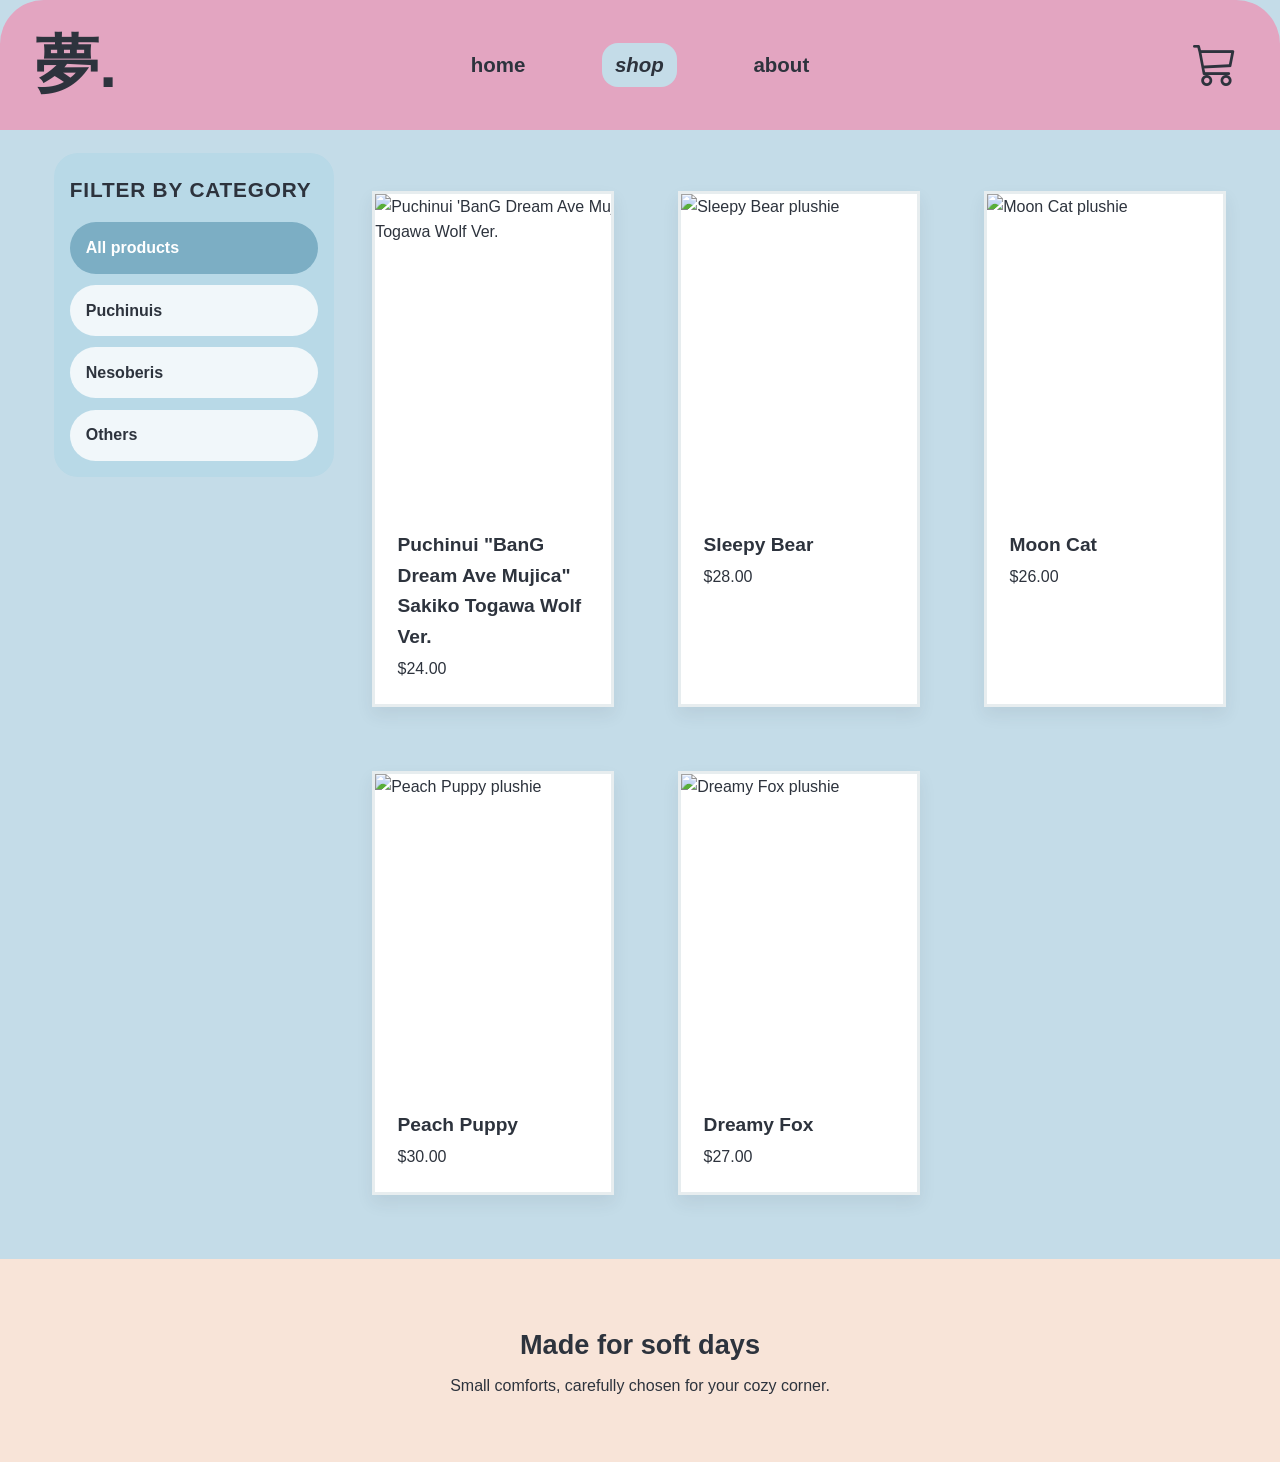
==== shop.html @ cd09a821 "Add files via upload" ====
<!doctype html>
<html lang="en">
<head>
	<meta charset="utf-8">
	<meta name="viewport" content="width=device-width, initial-scale=1">
	<meta name="description" content="Shop all cozy plushies and dreamy accessories from Yume Land.">
	<title>Yume Land | Shop</title>
	<link href="https://cdn.jsdelivr.net/npm/bootstrap-icons@1.11.3/font/bootstrap-icons.min.css" rel="stylesheet">
	<link rel="stylesheet" href="css/style.css">
</head>
<body>
	<a class="skip-link" href="#main-content">Skip to main content</a>

	<header class="site-header container-fluid">
		<a class="brand" href="index.html" aria-label="Yume Land home">夢.</a>
		<nav class="site-nav" aria-label="Primary navigation">
			<a class="site-nav-link" href="index.html">home</a>
			<a class="site-nav-link active" href="shop.html" aria-current="page">shop</a>
			<a class="site-nav-link" href="about.html">about</a>
		</nav>
		<a class="cart-link" href="#cart" aria-label="Shopping cart, 0 items">
			<i class="bi bi-cart3 cart-icon" aria-hidden="true"></i>
		</a>
	</header>

	<main id="main-content">
		<section class="arrivals shop-layout" aria-labelledby="shop-title">
			<aside class="shop-filters" aria-label="Product categories">
				<h3>Filter by category</h3>
				<div class="filter-group">
					<button class="filter-btn active" type="button" data-filter="all">All products</button>
					<button class="filter-btn" type="button" data-filter="puchinuis">Puchinuis</button>
					<button class="filter-btn" type="button" data-filter="nesoberis">Nesoberis</button>
					<button class="filter-btn" type="button" data-filter="others">Others</button>
				</div>
			</aside>

			<div class="shop-content">

				<div class="product-grid">
					<article class="product-card" data-category="puchinuis">
						<a class="product-image" href="#product-one" aria-label="View Puchinui">
							<img src="https://images.unsplash.com/photo-1517849845537-4d257902454a?auto=format&fit=crop&w=900&q=80" alt="Puchinui 'BanG Dream Ave Mujica' Sakiko Togawa Wolf Ver.">
						</a>
						<div class="product-details" id="product-one">
							<h3>Puchinui "BanG Dream Ave Mujica" Sakiko Togawa Wolf Ver.</h3>
							<p>$24.00</p>
						</div>
					</article>

					<article class="product-card" data-category="nesoberis">
						<a class="product-image" href="#product-two" aria-label="View Sleepy Bear plushie">
							<img src="https://images.unsplash.com/photo-1548199973-03cce0bbc87b?auto=format&fit=crop&w=900&q=80" alt="Sleepy Bear plushie">
						</a>
						<div class="product-details" id="product-two">
							<h3>Sleepy Bear</h3>
							<p>$28.00</p>
						</div>
					</article>

					<article class="product-card" data-category="others">
						<a class="product-image" href="#product-three" aria-label="View Moon Cat plushie">
							<img src="https://images.unsplash.com/photo-1537151625747-768eb6cf92b2?auto=format&fit=crop&w=900&q=80" alt="Moon Cat plushie">
						</a>
						<div class="product-details" id="product-three">
							<h3>Moon Cat</h3>
							<p>$26.00</p>
						</div>
					</article>
                    

					<article class="product-card" data-category="plushies">
						<a class="product-image" href="#product-five" aria-label="View Peach Puppy plushie">
							<img src="https://images.unsplash.com/photo-1517849845537-4d257902454a?auto=format&fit=crop&w=900&q=80" alt="Peach Puppy plushie">
						</a>
						<div class="product-details" id="product-five">
							<h3>Peach Puppy</h3>
							<p>$30.00</p>
						</div>
					</article>

					<article class="product-card" data-category="decor">
						<a class="product-image" href="#product-six" aria-label="View Dreamy Fox plushie">
							<img src="https://images.unsplash.com/photo-1537151625747-768eb6cf92b2?auto=format&fit=crop&w=900&q=80" alt="Dreamy Fox plushie">
						</a>
						<div class="product-details" id="product-six">
							<h3>Dreamy Fox</h3>
							<p>$27.00</p>
						</div>
					</article>
				</div>
			</div>
		</section>

		<section class="about" id="about" aria-labelledby="about-title">
			<h2 id="about-title">Made for soft days</h2>
			<p>Small comforts, carefully chosen for your cozy corner.</p>
		</section>
	</main>

	<script>
		const filterButtons = document.querySelectorAll('.filter-btn');
		const productCards = document.querySelectorAll('.product-card');

		filterButtons.forEach((button) => {
			button.addEventListener('click', () => {
				const selected = button.dataset.filter;

				filterButtons.forEach((btn) => btn.classList.toggle('active', btn === button));

				productCards.forEach((card) => {
					const matches = selected === 'all' || card.dataset.category === selected;
					card.hidden = !matches;
				});
			});
		});
	</script>
</body>
</html>
---- css/style.css ----
:root {
	--ink: #2d333d;
	--pink: #e3a5c1;
	--pink-strong: #bd4f7d;
	--peach: #f8e4d8;
	--blue: #c4dce8;
	--white: #ffffff;
	--focus: #174f66;
}

* {
	box-sizing: border-box;
}

html {
	scroll-behavior: smooth;
}

body {
	margin: 0;
	color: var(--ink);
	background: var(--blue);
	font-family: "Trebuchet MS", Verdana, sans-serif;
	font-size: 1rem;
	line-height: 1.6;
}

a {
	color: inherit;
}

.skip-link {
	position: fixed;
	top: 0.75rem;
	left: 0.75rem;
	z-index: 10;
	padding: 0.65rem 1rem;
	color: var(--white);
	background: var(--ink);
	border-radius: 0.5rem;
	transform: translateY(-160%);
}

.skip-link:focus {
	transform: translateY(0);
}

.site-header {
	display: grid;
	grid-template-columns: 1fr auto 1fr;
	align-items: center;
	min-height: 130px;
	padding: 1rem 2.2rem;
	background: var(--pink);
	border-radius: 2.75rem 2.75rem 0 0;
}

.brand {
	justify-self: start;
	font-size: clamp(3rem, 5vw, 4rem);
	font-weight: 900;
	line-height: 1;
	text-decoration: none;
}

.site-nav {
	display: flex;
	align-items: center;
	gap: clamp(2rem, 5vw, 4.5rem);
}

.site-nav-link {
	padding: 0.35rem 0.8rem;
	border-radius: 1rem;
	font-size: clamp(1rem, 1.6vw, 1.5rem);
	font-weight: 700;
	text-decoration: none;
}

.site-nav-link.active {
	background: var(--blue);
	font-style: italic;
}

.cart-link {
	justify-self: end;
	padding: 0.5rem;
	border-radius: 0.5rem;
}

.cart-icon {
	display: block;
	font-size: 2.75rem;
	line-height: 1;
}

.hero {
	min-height: 470px;
	padding: 4rem max(2rem, 7vw) 3.5rem;
	background: var(--peach);
	position: relative;
}

.hero-layout {
	display: grid;
	grid-template-columns: minmax(0, 1fr) minmax(260px, 0.8fr);
	align-items: center;
	gap: clamp(2rem, 8vw, 8rem);
	max-width: 1280px;
	margin: 0 auto;
}

.hero::after {
	content: "";
	position: absolute;
	right: 0;
	bottom: -1px;
	left: 0;
	height: 22px;
	background: var(--blue);
	clip-path: polygon(0 0, 2.6% 100%, 5.2% 0, 7.8% 100%, 10.4% 0, 13% 100%, 15.6% 0, 18.2% 100%, 20.8% 0, 23.4% 100%, 26% 0, 28.6% 100%, 31.2% 0, 33.8% 100%, 36.4% 0, 39% 100%, 41.6% 0, 44.2% 100%, 46.8% 0, 49.4% 100%, 52% 0, 54.6% 100%, 57.2% 0, 59.8% 100%, 62.4% 0, 65% 100%, 67.6% 0, 70.2% 100%, 72.8% 0, 75.4% 100%, 78% 0, 80.6% 100%, 83.2% 0, 85.8% 100%, 88.4% 0, 91% 100%, 93.6% 0, 96.2% 100%, 100% 0, 100% 100%, 0 100%);
}

.hero-content {
	max-width: 620px;
}

.hero-art {
	display: grid;
	min-height: 360px;
	place-items: center;
	padding: 0;
	overflow: hidden;
	background: rgb(255 255 255 / 10%);
	border: 0;
	border-radius: 0;
	box-shadow: none;
	position: relative;
}

.hero-art::before {
	content: "";
	position: absolute;
	inset: 12px;
	border: 3px solid rgba(23, 79, 102, 0.15);
	pointer-events: none;
}

.hero-image {
	display: block;
	width: 110%;
	height: 110%;
	object-fit: cover;
	object-position: center center;
	filter: saturate(0.9) contrast(1.05);
}

h1,
h2,
h3,
p {
	margin-top: 0;
}

h1 {
	margin-bottom: 0.25rem;
	font-size: clamp(3.1rem, 5.5vw, 4.8rem);
	line-height: 1.08;
	letter-spacing: 0.01em;
}

.hero p {
	margin-bottom: 1.1rem;
	font-size: clamp(1.1rem, 1.6vw, 1.35rem);
}

.shop-button {
	display: inline-block;
	padding: 0.8rem 1.4rem;
	color: var(--ink);
	background: var(--pink-strong);
	border-radius: 2rem;
	font-size: 1.15rem;
	font-weight: 800;
	text-decoration: none;
	text-transform: uppercase;
}

.shop-button span {
	margin-left: 0.35rem;
}

.arrivals {
	min-height: 540px;
	padding: 1.45rem max(2rem, 4.2vw) 4rem;
	background: var(--blue);
}

.shop-layout {
	display: grid;
	grid-template-columns: minmax(220px, 280px) minmax(0, 1fr);
	align-items: start;
	gap: clamp(1.5rem, 3vw, 3rem);
	max-width: 1380px;
	margin: 0 auto;
}

.shop-filters {
	padding: 1.25rem 1rem 1rem;
	background: #b8d9e7;
	border-radius: 1.5rem;
}

.shop-filters h3 {
	margin-bottom: 1rem;
	font-size: 1.3rem;
	text-transform: uppercase;
	letter-spacing: 0.04em;
}

.filter-group {
	display: flex;
	flex-direction: column;
	gap: 0.7rem;
}

.filter-btn {
	padding: 0.8rem 1rem;
	border: 0;
	border-radius: 999px;
	background: rgba(255, 255, 255, 0.8);
	color: var(--ink);
	font: inherit;
	font-weight: 700;
	text-align: left;
	cursor: pointer;
	transition: background 0.2s ease, transform 0.2s ease;
}

.filter-btn:hover,
.filter-btn:focus-visible {
	background: #f2dfe9;
}

.filter-btn.active {
	background: #7caec4;
	color: var(--white);
}

.shop-content {
	width: 100%;
}

.section-heading {
	width: min(100%, 415px);
	padding: 1rem;
	background: var(--peach);
	text-align: center;
}

.section-heading h2 {
	margin: 0;
	font-size: 1.5rem;
	letter-spacing: 0.04em;
	text-transform: uppercase;
}

.product-grid {
	display: grid;
	grid-template-columns: repeat(3, minmax(0, 1fr));
	gap: clamp(2rem, 5vw, 5.5rem);
	max-width: 1340px;
	margin: 2.35rem auto 0;
}

.product-card {
	overflow: hidden;
	background: var(--white);
	border-radius: 0;
	box-shadow: 0 8px 16px rgb(45 51 61 / 8%);
	border: 3px solid rgba(23, 79, 102, 0.1);
	transition: transform 0.25s ease, box-shadow 0.25s ease;
}

.product-card:hover,
.product-card:focus-within {
	transform: rotate(2deg) translateY(-2px);
	box-shadow: 0 16px 24px rgb(45 51 61 / 14%);
}

.product-card[hidden] {
	display: none;
}

.product-image {
	display: block;
	aspect-ratio: 1 / 1;
	min-height: 320px;
	background: var(--white);
	text-decoration: none;
	overflow: hidden;
}

.product-image img {
	display: block;
	width: 100%;
	height: 100%;
	object-fit: cover;
	transition: transform 0.25s ease;
}

.product-image:hover img,
.product-image:focus-visible img {
	transform: none;
}

.product-details {
	padding: 1rem 1.4rem 1.4rem;
	background: var(--white);
}

.product-details h3 {
	margin-bottom: 0.2rem;
	font-size: 1.2rem;
}

.product-details p {
	margin: 0;
}

.product-page {
	padding: 2.5rem max(2rem, 5vw) 4rem;
	background: var(--blue);
}

.product-page-inner {
	display: grid;
	grid-template-columns: minmax(0, 1.2fr) minmax(280px, 0.8fr);
	align-items: center;
	gap: clamp(2rem, 4vw, 4rem);
	max-width: 1200px;
	margin: 0 auto;
	background: var(--white);
	border: 3px solid rgba(23, 79, 102, 0.08);
	padding: clamp(1.25rem, 3vw, 2.5rem);
}

.product-page-image-wrap {
	background: var(--peach);
	padding: 1rem;
	border: 3px solid rgba(23, 79, 102, 0.08);
}

.product-page-image {
	display: block;
	width: 100%;
	height: auto;
	max-height: 680px;
	object-fit: contain;
	background: var(--white);
}

.product-page-info {
	padding: 0.25rem 0;
}

.product-page-info .eyebrow {
	display: inline-block;
	margin-bottom: 0.8rem;
	padding: 0.35rem 0.75rem;
	background: var(--blue);
	font-size: 0.75rem;
	font-weight: 800;
	letter-spacing: 0.12em;
	text-transform: uppercase;
}

.product-page-info h1 {
	font-size: clamp(2.1rem, 5vw, 3.6rem);
	margin-bottom: 0.7rem;
}

.product-page-info p {
	font-size: 1.05rem;
	margin-bottom: 1.2rem;
}

.product-price {
	font-size: 1.8rem;
	font-weight: 800;
	margin-bottom: 1.5rem;
}

.product-actions {
	display: flex;
	flex-wrap: wrap;
	gap: 0.75rem;
}

.product-button {
	display: inline-block;
	padding: 0.9rem 1.4rem;
	background: var(--pink-strong);
	color: var(--white);
	text-decoration: none;
	font-weight: 800;
	letter-spacing: 0.04em;
	text-transform: uppercase;
	border: 0;
}

.product-button.secondary {
	background: var(--pink);
	color: var(--ink);
}

.product-modal {
	position: fixed;
	inset: 0;
	display: none;
	place-items: center;
	padding: 1.5rem;
	background: rgba(22, 26, 34, 0.7);
	z-index: 50;
}

.product-modal.is-open {
	display: grid;
}

.product-modal-panel {
	position: relative;
	width: min(100%, 980px);
	background: var(--white);
	border: 3px solid rgba(23, 79, 102, 0.1);
	box-shadow: 0 24px 60px rgba(0, 0, 0, 0.15);
}

.product-modal-close {
	position: absolute;
	top: 0.75rem;
	right: 0.75rem;
	width: 2.75rem;
	height: 2.75rem;
	border: 0;
	background: var(--blue);
	font-size: 2rem;
	line-height: 1;
	cursor: pointer;
}

.product-modal-content {
	display: grid;
	grid-template-columns: minmax(0, 1.05fr) minmax(260px, 0.95fr);
	gap: 1.5rem;
	padding: 2rem;
}

.product-modal-image-wrap {
	background: var(--peach);
	padding: 1rem;
	border: 3px solid rgba(23, 79, 102, 0.08);
}

.product-modal-image-wrap img {
	display: block;
	width: 100%;
	height: auto;
	max-height: 620px;
	object-fit: contain;
}

.product-modal-info {
	padding: 0.5rem 0;
}

.product-modal-info h2 {
	font-size: clamp(2rem, 4vw, 3rem);
	margin-bottom: 0.75rem;
}

.product-modal-info p {
	font-size: 1.05rem;
	margin-bottom: 1.2rem;
}

.product-button.secondary {
	background: var(--pink);
	color: var(--ink);
	border: 0;
	cursor: pointer;
}

.about {
	padding: 4rem max(2rem, 7vw);
	background: var(--peach);
	text-align: center;
}

.about h2 {
	margin-bottom: 0.4rem;
	font-size: 1.7rem;
}

.about p {
	margin: 0;
}

.sr-only {
	position: absolute;
	width: 1px;
	height: 1px;
	padding: 0;
	margin: -1px;
	overflow: hidden;
	clip: rect(0, 0, 0, 0);
	white-space: nowrap;
	border: 0;
}

:focus-visible {
	outline: 4px solid var(--focus);
	outline-offset: 4px;
}

@media (min-width: 701px) and (max-width: 1000px) {
	.site-header {
		grid-template-columns: auto 1fr auto;
		min-height: 108px;
		padding: 1rem 1.25rem;
	}

	.site-nav {
		justify-content: center;
		gap: clamp(0.5rem, 2vw, 1.5rem);
	}

	.site-nav-link {
		padding: 0.35rem 0.55rem;
		font-size: clamp(1rem, 1.8vw, 1.25rem);
	}

	.cart-icon {
		font-size: 2.5rem;
	}

	.hero {
		min-height: 440px;
		padding: 3.5rem 2rem 3rem;
	}

	.hero-layout {
		gap: 2rem;
	}

	.product-grid {
		grid-template-columns: repeat(2, minmax(0, 1fr));
		gap: 2rem;
	}

	.product-image {
		min-height: 260px;
	}
}

@media (max-width: 700px) {
	.site-header {
		grid-template-columns: auto 1fr auto;
		min-height: 96px;
		padding: 0.8rem 1rem;
		border-radius: 1.5rem 1.5rem 0 0;
	}

	.brand {
		font-size: 3rem;
	}

	.site-nav {
		justify-content: center;
		gap: 0.15rem;
	}

	.site-nav-link {
		padding: 0.35rem 0.5rem;
		font-size: 1rem;
	}

	.cart-icon {
		font-size: 2.25rem;
	}

	.hero {
		min-height: 480px;
		padding: 4rem 1.25rem 3.5rem;
	}

	.hero-layout {
		grid-template-columns: 1fr;
		gap: 2.5rem;
	}

	.hero-art {
		min-height: 210px;
		border-radius: 2rem;
	}

	h1 {
		font-size: clamp(2.8rem, 13vw, 4rem);
	}

	.desktop-break {
		display: none;
	}

	.arrivals {
		padding: 1.25rem 1.25rem 3rem;
	}

	.shop-layout {
		grid-template-columns: 1fr;
	}

	.shop-filters {
		padding: 1rem;
	}

	.product-grid {
		grid-template-columns: 1fr;
		gap: 1.5rem;
		margin-top: 1.5rem;
	}

	.product-image {
		min-height: 250px;
	}
}

@media (prefers-reduced-motion: reduce) {
	html {
		scroll-behavior: auto;
	}
}
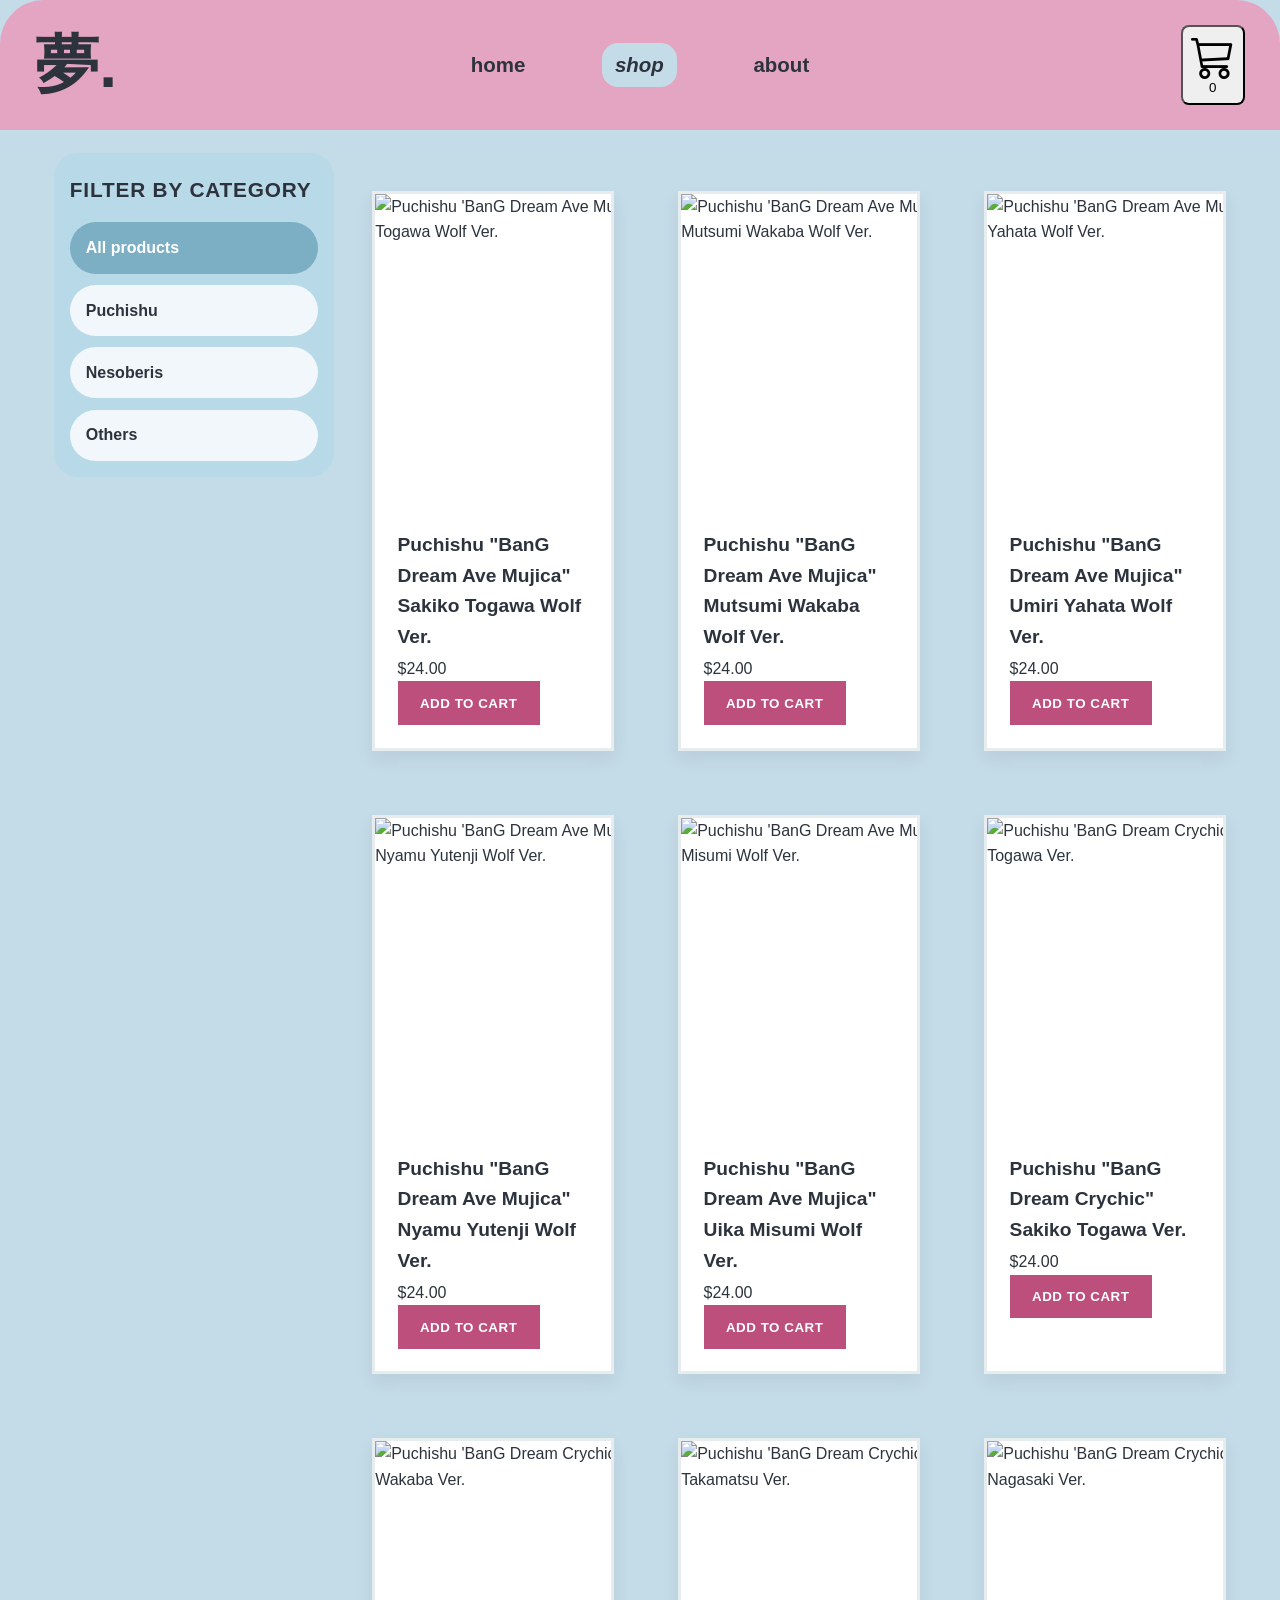
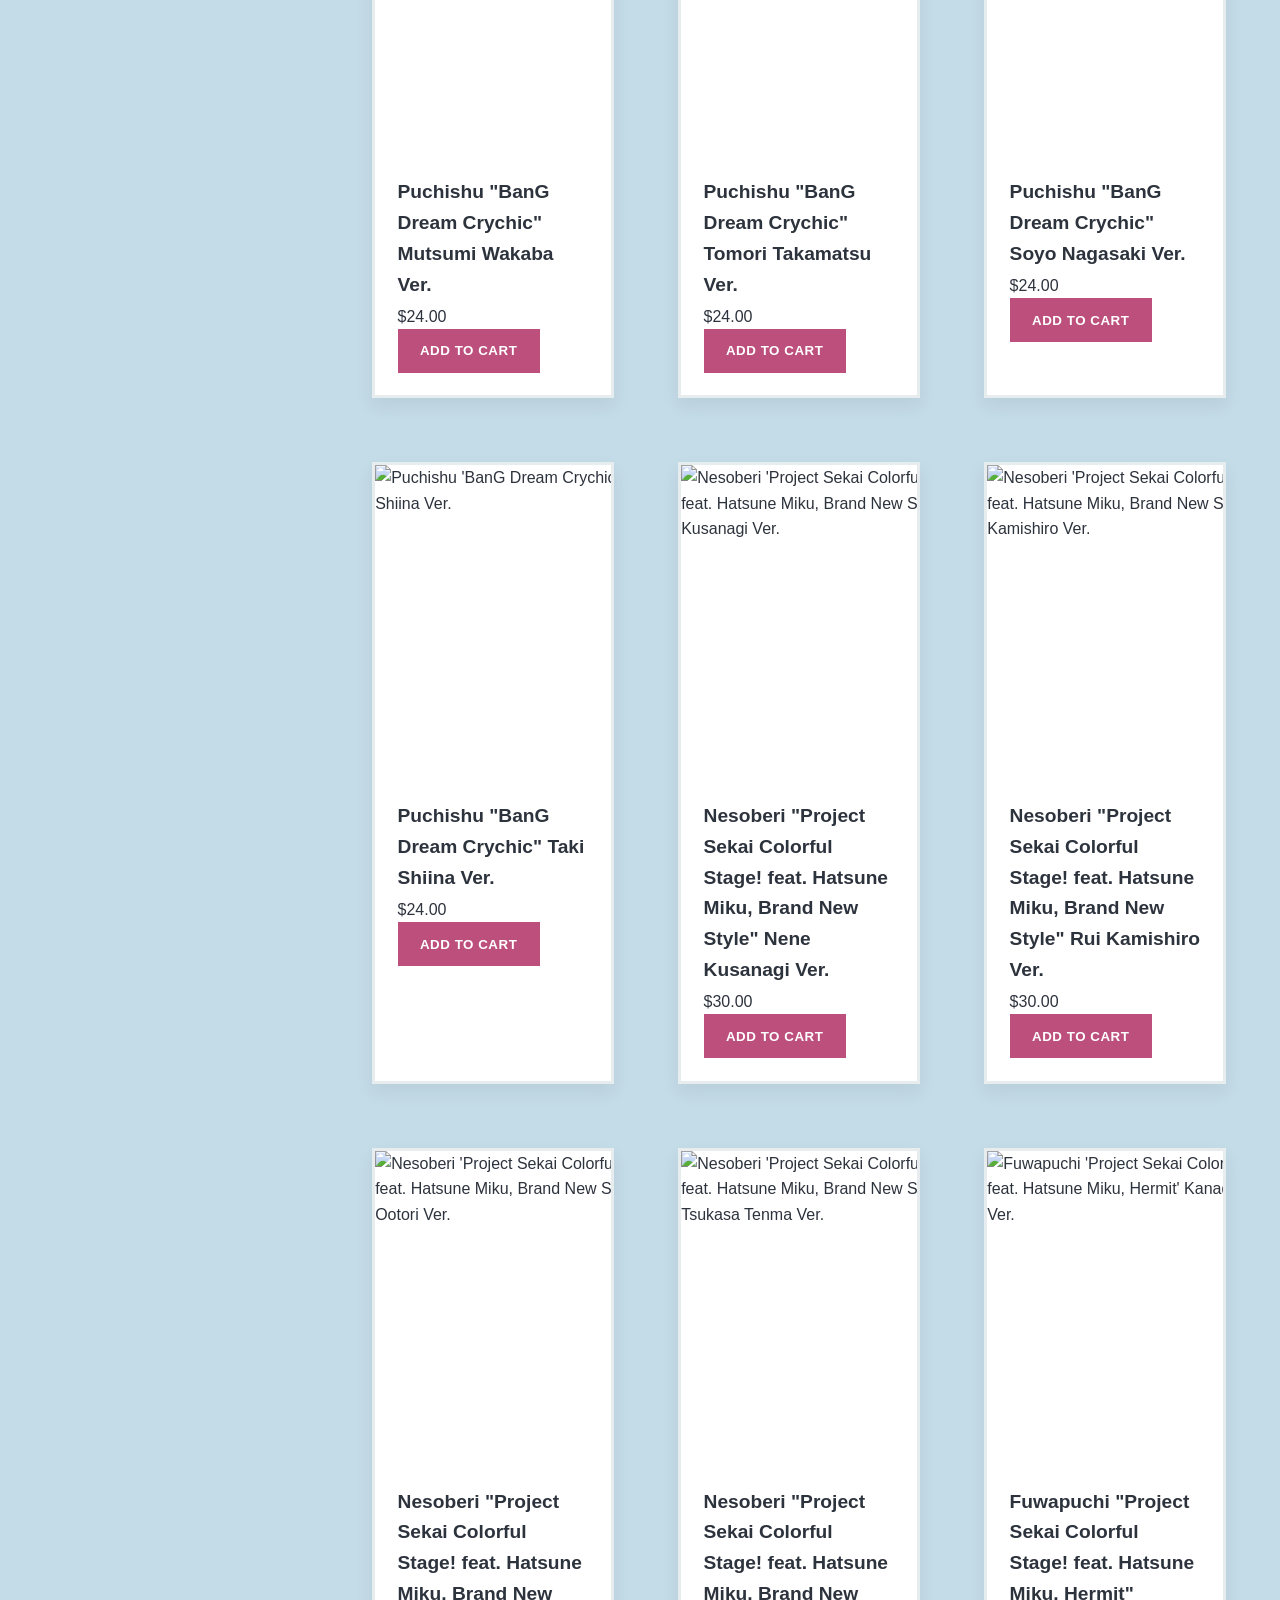
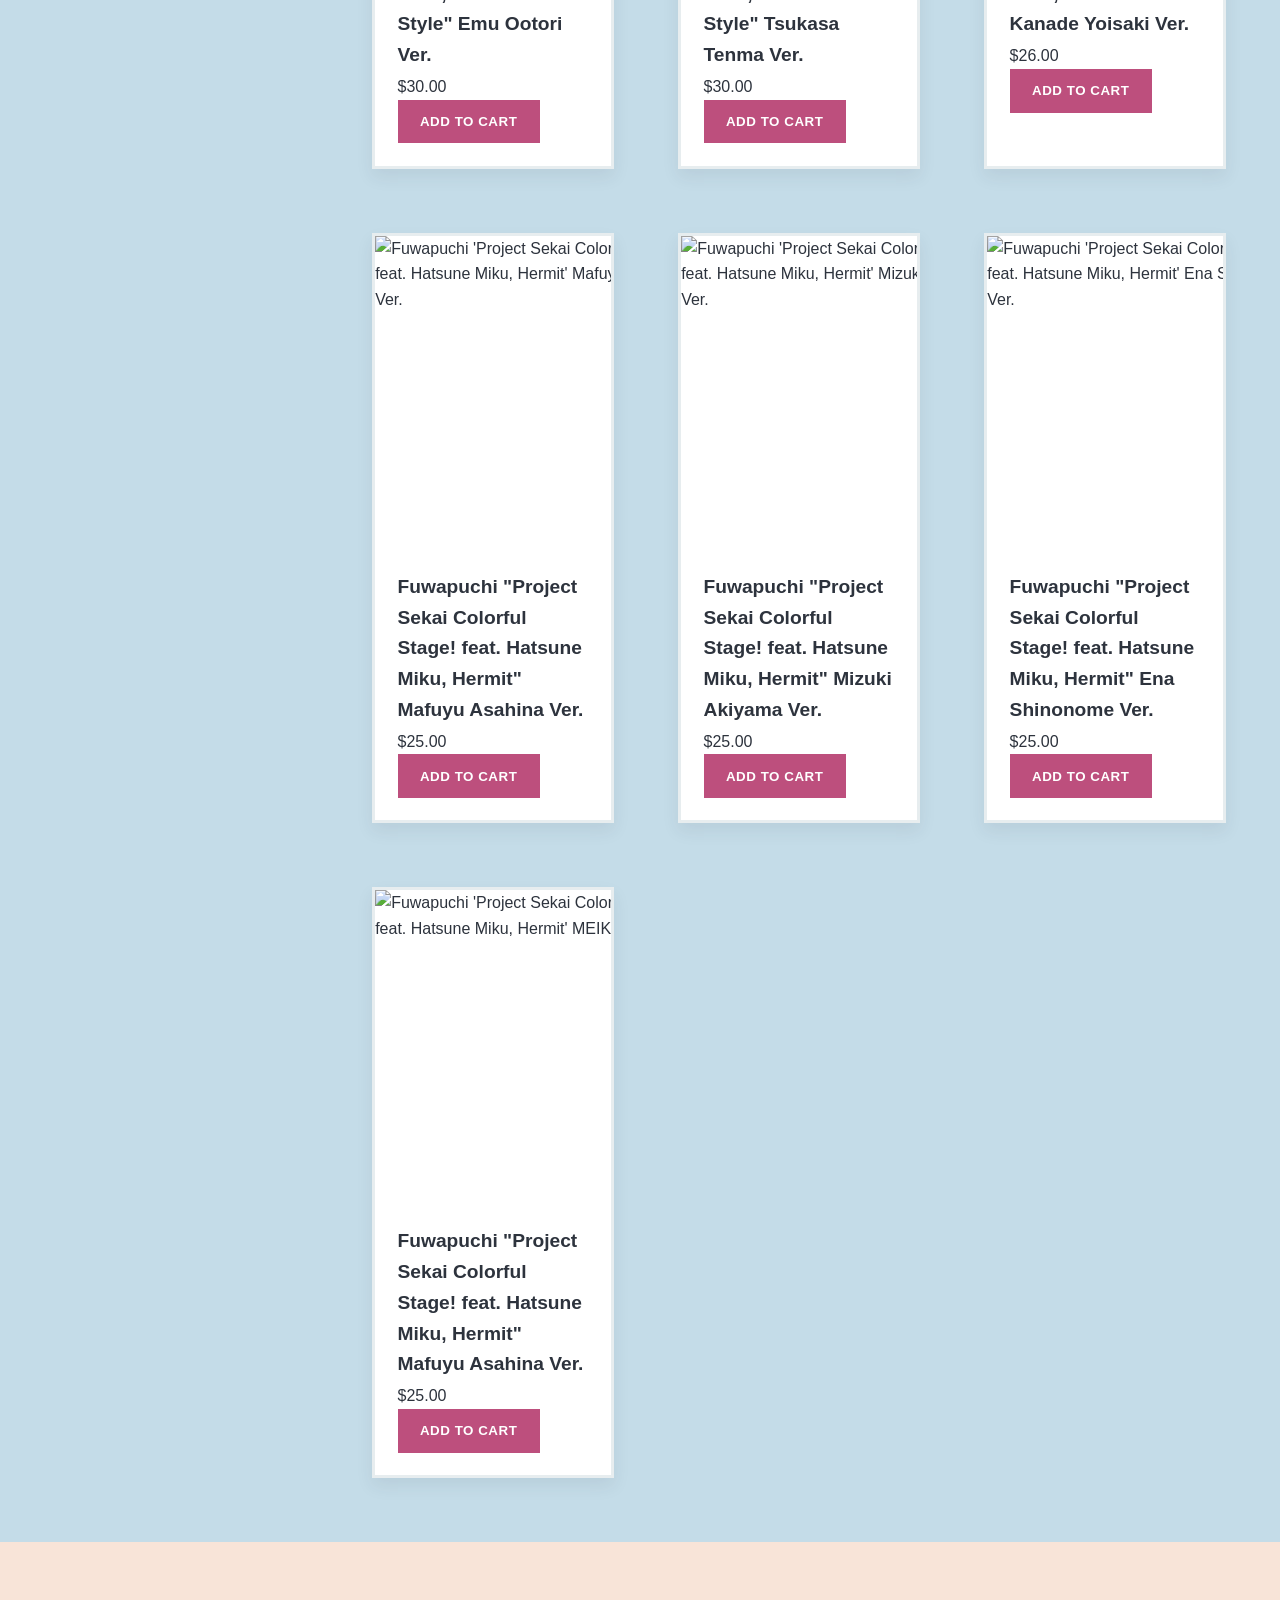
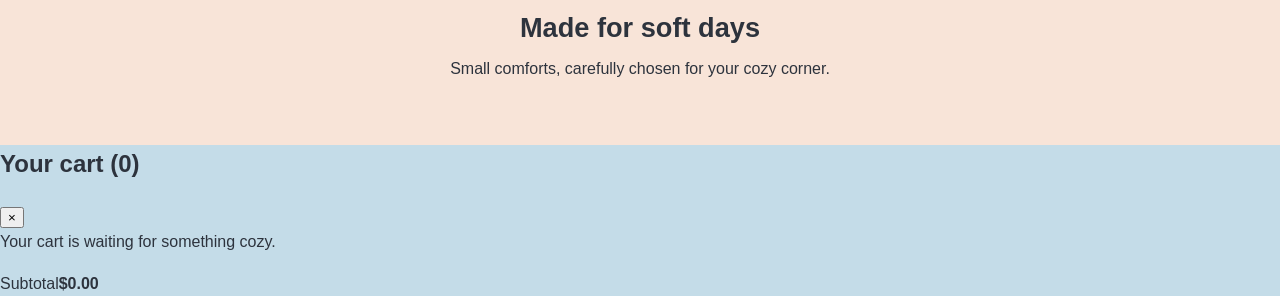
==== commit 02291ce9: "Revamp shop.html with new product details and cart Updated product cards and added new product detai" ====
--- a/shop.html
+++ b/shop.html
@@ -1,5 +1,6 @@
 <!doctype html>
 <html lang="en">
+
 <head>
 	<meta charset="utf-8">
 	<meta name="viewport" content="width=device-width, initial-scale=1">
@@ -8,6 +9,7 @@
 	<link href="https://cdn.jsdelivr.net/npm/bootstrap-icons@1.11.3/font/bootstrap-icons.min.css" rel="stylesheet">
 	<link rel="stylesheet" href="css/style.css">
 </head>
+
 <body>
 	<a class="skip-link" href="#main-content">Skip to main content</a>
 
@@ -18,18 +20,35 @@
 			<a class="site-nav-link active" href="shop.html" aria-current="page">shop</a>
 			<a class="site-nav-link" href="about.html">about</a>
 		</nav>
-		<a class="cart-link" href="#cart" aria-label="Shopping cart, 0 items">
+		<button class="cart-link" type="button" aria-label="Shopping cart, 0 items" aria-haspopup="dialog"
+			aria-controls="cart-modal">
 			<i class="bi bi-cart3 cart-icon" aria-hidden="true"></i>
-		</a>
+			<span class="cart-count" aria-hidden="true">0</span>
+		</button>
 	</header>
 
 	<main id="main-content">
-		<section class="arrivals shop-layout" aria-labelledby="shop-title">
+		<section class="product-page" id="product-view" aria-labelledby="product-view-title" hidden>
+			<button class="product-button secondary product-back" type="button" data-product-back>Back to
+				products</button>
+			<div class="product-page-inner">
+				<div class="product-page-image-wrap"><img class="product-page-image" id="product-view-image" src=""
+						alt=""></div>
+				<div class="product-page-info">
+					<span class="eyebrow" id="product-view-category"></span>
+					<h1 id="product-view-title"></h1>
+					<p class="product-price" id="product-view-price"></p>
+					<p id="product-view-description"></p>
+					<button class="product-button" type="button" data-cart-add-detail>Add to cart</button>
+				</div>
+			</div>
+		</section>
+		<section class="arrivals shop-layout" id="products" aria-labelledby="shop-title">
 			<aside class="shop-filters" aria-label="Product categories">
 				<h3>Filter by category</h3>
 				<div class="filter-group">
 					<button class="filter-btn active" type="button" data-filter="all">All products</button>
-					<button class="filter-btn" type="button" data-filter="puchinuis">Puchinuis</button>
+					<button class="filter-btn" type="button" data-filter="puchishu">Puchishu</button>
 					<button class="filter-btn" type="button" data-filter="nesoberis">Nesoberis</button>
 					<button class="filter-btn" type="button" data-filter="others">Others</button>
 				</div>
@@ -38,57 +57,226 @@
 			<div class="shop-content">
 
 				<div class="product-grid">
-					<article class="product-card" data-category="puchinuis">
-						<a class="product-image" href="#product-one" aria-label="View Puchinui">
-							<img src="https://images.unsplash.com/photo-1517849845537-4d257902454a?auto=format&fit=crop&w=900&q=80" alt="Puchinui 'BanG Dream Ave Mujica' Sakiko Togawa Wolf Ver.">
-						</a>
-						<div class="product-details" id="product-one">
-							<h3>Puchinui "BanG Dream Ave Mujica" Sakiko Togawa Wolf Ver.</h3>
-							<p>$24.00</p>
-						</div>
-					</article>
-
-					<article class="product-card" data-category="nesoberis">
-						<a class="product-image" href="#product-two" aria-label="View Sleepy Bear plushie">
-							<img src="https://images.unsplash.com/photo-1548199973-03cce0bbc87b?auto=format&fit=crop&w=900&q=80" alt="Sleepy Bear plushie">
-						</a>
-						<div class="product-details" id="product-two">
-							<h3>Sleepy Bear</h3>
-							<p>$28.00</p>
-						</div>
-					</article>
-
-					<article class="product-card" data-category="others">
-						<a class="product-image" href="#product-three" aria-label="View Moon Cat plushie">
-							<img src="https://images.unsplash.com/photo-1537151625747-768eb6cf92b2?auto=format&fit=crop&w=900&q=80" alt="Moon Cat plushie">
-						</a>
-						<div class="product-details" id="product-three">
-							<h3>Moon Cat</h3>
-							<p>$26.00</p>
-						</div>
-					</article>
-                    
-
-					<article class="product-card" data-category="plushies">
-						<a class="product-image" href="#product-five" aria-label="View Peach Puppy plushie">
-							<img src="https://images.unsplash.com/photo-1517849845537-4d257902454a?auto=format&fit=crop&w=900&q=80" alt="Peach Puppy plushie">
-						</a>
-						<div class="product-details" id="product-five">
-							<h3>Peach Puppy</h3>
+					<article class="product-card" data-category="puchishu" data-product-id="shopSakikoWolf">
+						<a class="product-image" href="#product-view-shopSakikoWolf" aria-label="View Sakiko Wolf"
+							data-product-view>
+							<img src="images/sakikoWolf.jpg"
+								alt="Puchishu 'BanG Dream Ave Mujica' Sakiko Togawa Wolf Ver.">
+						</a>
+						<div class="product-details" id="sakiko-wolf">
+							<h3>Puchishu "BanG Dream Ave Mujica" Sakiko Togawa Wolf Ver.</h3>
+							<p>$24.00</p>
+							<button class="product-button" type="button" data-cart-add>Add to cart</button>
+						</div>
+					</article>
+
+					<article class="product-card" data-category="puchishu" data-product-id="shopMutsumiWolf">
+						<a class="product-image" href="#product-view-shopMutsumiWolf"
+							aria-label="View Mutsumi Wakaba Puchishu" data-product-view>
+							<img src="images/mutsumiWolf.jpg"
+								alt="Puchishu 'BanG Dream Ave Mujica' Mutsumi Wakaba Wolf Ver.">
+						</a>
+						<div class="product-details" id="mutsumi-wolf">
+							<h3>Puchishu "BanG Dream Ave Mujica" Mutsumi Wakaba Wolf Ver.</h3>
+							<p>$24.00</p>
+							<button class="product-button" type="button" data-cart-add>Add to cart</button>
+						</div>
+					</article>
+
+					<article class="product-card" data-category="puchishu" data-product-id="shopUmiriWolf">
+						<a class="product-image" href="#product-view-shopUmiriWolf" aria-label="View Umiri Yahata Wolf"
+							data-product-view>
+							<img src="images/umiriWolf.jpg"
+								alt="Puchishu 'BanG Dream Ave Mujica' Umiri Yahata Wolf Ver.">
+						</a>
+						<div class="product-details" id="umiri-wolf">
+							<h3>Puchishu "BanG Dream Ave Mujica" Umiri Yahata Wolf Ver.</h3>
+							<p>$24.00</p>
+							<button class="product-button" type="button" data-cart-add>Add to cart</button>
+						</div>
+					</article>
+					<article class="product-card" data-category="puchishu" data-product-id="shopNyamuWolf">
+						<a class="product-image" href="#product-view-shopNyamuWolf" aria-label="View Nyamu Yutenji Wolf"
+							data-product-view>
+							<img src="images/nyamuWolf.jpg"
+								alt="Puchishu 'BanG Dream Ave Mujica' Nyamu Yutenji Wolf Ver.">
+						</a>
+						<div class="product-details" id="nyamu-wolf">
+							<h3>Puchishu "BanG Dream Ave Mujica" Nyamu Yutenji Wolf Ver.</h3>
+							<p>$24.00</p>
+							<button class="product-button" type="button" data-cart-add>Add to cart</button>
+						</div>
+					</article>
+					<article class="product-card" data-category="puchishu" data-product-id="shopUikaWolf">
+						<a class="product-image" href="#product-view-shopUikaWolf" aria-label="View Uika Misumi Wolf"
+							data-product-view>
+							<img src="images/uikaWolf.jpg" alt="Puchishu 'BanG Dream Ave Mujica' Uika Misumi Wolf Ver.">
+						</a>
+						<div class="product-details" id="uika-wolf">
+							<h3>Puchishu "BanG Dream Ave Mujica" Uika Misumi Wolf Ver.</h3>
+							<p>$24.00</p>
+							<button class="product-button" type="button" data-cart-add>Add to cart</button>
+						</div>
+					</article>
+					<article class="product-card" data-category="puchishu" data-product-id="shopSakikoCrychic">
+						<a class="product-image" href="#product-view-shopSakikoCrychic"
+							aria-label="View Sakiko Togawa Crychic" data-product-view>
+							<img src="images/sakikoCrychic.jpg" alt="Puchishu 'BanG Dream Crychic' Sakiko Togawa Ver.">
+						</a>
+						<div class="product-details" id="sakiko-crychic">
+							<h3>Puchishu "BanG Dream Crychic" Sakiko Togawa Ver.</h3>
+							<p>$24.00</p>
+							<button class="product-button" type="button" data-cart-add>Add to cart</button>
+						</div>
+					</article>
+					<article class="product-card" data-category="puchishu" data-product-id="shopMutsumiCrychic">
+						<a class="product-image" href="#product-view-shopMutsumiCrychic"
+							aria-label="View Mutsumi Wakaba Crychic" data-product-view>
+							<img src="images/mutsumiCrychic.jpg"
+								alt="Puchishu 'BanG Dream Crychic' Mutsumi Wakaba Ver.">
+						</a>
+						<div class="product-details" id="mutsumi-crychic">
+							<h3>Puchishu "BanG Dream Crychic" Mutsumi Wakaba Ver.</h3>
+							<p>$24.00</p>
+							<button class="product-button" type="button" data-cart-add>Add to cart</button>
+						</div>
+					</article>
+					<article class="product-card" data-category="puchishu" data-product-id="shopTomoriCrychic">
+						<a class="product-image" href="#product-view-shopTomoriCrychic"
+							aria-label="View Tomori Takamatsu Crychic" data-product-view>
+							<img src="images/tomoriCrychic.jpg"
+								alt="Puchishu 'BanG Dream Crychic' Tomori Takamatsu Ver.">
+						</a>
+						<div class="product-details" id="tomori-crychic">
+							<h3>Puchishu "BanG Dream Crychic" Tomori Takamatsu Ver.</h3>
+							<p>$24.00</p>
+							<button class="product-button" type="button" data-cart-add>Add to cart</button>
+						</div>
+					</article>
+					<article class="product-card" data-category="puchishu" data-product-id="shopSoyoCrychic">
+						<a class="product-image" href="#product-view-shopSoyoCrychic"
+							aria-label="View Soyo Nagasaki Crychic" data-product-view>
+							<img src="images/soyoCrychic.jpg" alt="Puchishu 'BanG Dream Crychic' Soyo Nagasaki Ver.">
+						</a>
+						<div class="product-details" id="soyo-crychic">
+							<h3>Puchishu "BanG Dream Crychic" Soyo Nagasaki Ver.</h3>
+							<p>$24.00</p>
+							<button class="product-button" type="button" data-cart-add>Add to cart</button>
+						</div>
+					</article>
+					<article class="product-card" data-category="puchishu" data-product-id="shopTakiCrychic">
+						<a class="product-image" href="#product-view-shopTakiCrychic"
+							aria-label="View Taki Shiina Crychic" data-product-view>
+							<img src="images/takiCrychic.jpg" alt="Puchishu 'BanG Dream Crychic' Taki Shiina Ver.">
+						</a>
+						<div class="product-details" id="taki-crychic">
+							<h3>Puchishu "BanG Dream Crychic" Taki Shiina Ver.</h3>
+							<p>$24.00</p>
+							<button class="product-button" type="button" data-cart-add>Add to cart</button>
+						</div>
+					</article>
+
+					<article class="product-card" data-category="nesoberis" data-product-id="shopNeneBNS">
+						<a class="product-image" href="#product-view-shopNeneBNS" aria-label="View Nene Kusanagi Brand New Style Nesoberi"
+							data-product-view>
+							<img src="images/neneBrandNewStyle.jpg" alt="Nesoberi 'Project Sekai Colorful Stage! feat. Hatsune Miku, Brand New Style' Nene Kusanagi Ver.">
+						</a>
+						<div class="product-details" id="nene-bns">
+							<h3>Nesoberi "Project Sekai Colorful Stage! feat. Hatsune Miku, Brand New Style" Nene Kusanagi Ver.</h3>
 							<p>$30.00</p>
-						</div>
-					</article>
-
-					<article class="product-card" data-category="decor">
-						<a class="product-image" href="#product-six" aria-label="View Dreamy Fox plushie">
-							<img src="https://images.unsplash.com/photo-1537151625747-768eb6cf92b2?auto=format&fit=crop&w=900&q=80" alt="Dreamy Fox plushie">
-						</a>
-						<div class="product-details" id="product-six">
-							<h3>Dreamy Fox</h3>
-							<p>$27.00</p>
-						</div>
-					</article>
-				</div>
+							<button class="product-button" type="button" data-cart-add>Add to cart</button>
+						</div>
+					</article>
+					<article class="product-card" data-category="nesoberis" data-product-id="shopRuiBNS">
+						<a class="product-image" href="#product-view-shopRuiBNS" aria-label="View Rui Kamishiro Brand New Style Nesoberi"
+							data-product-view>
+							<img src="images/ruiBrandNewStyle.jpg" alt="Nesoberi 'Project Sekai Colorful Stage! feat. Hatsune Miku, Brand New Style' Rui Kamishiro Ver.">
+						</a>
+						<div class="product-details" id="rui-bns">
+							<h3>Nesoberi "Project Sekai Colorful Stage! feat. Hatsune Miku, Brand New Style" Rui Kamishiro Ver.</h3>
+							<p>$30.00</p>
+							<button class="product-button" type="button" data-cart-add>Add to cart</button>
+						</div>
+					</article>
+					<article class="product-card" data-category="nesoberis" data-product-id="shopEmuBNS">
+						<a class="product-image" href="#product-view-shopEmuBNS" aria-label="View Emu Ootori Brand New Style Nesoberi"
+							data-product-view>
+							<img src="images/emuBrandNewStyle.jpg" alt="Nesoberi 'Project Sekai Colorful Stage! feat. Hatsune Miku, Brand New Style' Emu Ootori Ver.">
+						</a>
+						<div class="product-details" id="emu-bns">
+							<h3>Nesoberi "Project Sekai Colorful Stage! feat. Hatsune Miku, Brand New Style" Emu Ootori Ver.</h3>
+							<p>$30.00</p>
+							<button class="product-button" type="button" data-cart-add>Add to cart</button>
+						</div>
+					</article>
+					<article class="product-card" data-category="nesoberis" data-product-id="shopTsukasaBNS">
+						<a class="product-image" href="#product-view-shopTsukasaBNS" aria-label="View Tsukasa Tenma Brand New Style Nesoberi"
+							data-product-view>
+							<img src="images/tsukasaBrandNewStyle.jpg" alt="Nesoberi 'Project Sekai Colorful Stage! feat. Hatsune Miku, Brand New Style' Tsukasa Tenma Ver.">
+						</a>
+						<div class="product-details" id="tsukasa-bns">
+							<h3>Nesoberi "Project Sekai Colorful Stage! feat. Hatsune Miku, Brand New Style" Tsukasa Tenma Ver.</h3>
+							<p>$30.00</p>
+							<button class="product-button" type="button" data-cart-add>Add to cart</button>
+						</div>
+					</article>
+
+				<article class="product-card" data-category="others" data-product-id="shopHermitKanade">
+					<a class="product-image" href="#product-view-shopHermitKanade" aria-label="View Kanade Yoisaki Hermit Ver."
+						data-product-view>
+						<img src="images/kanadeHermit.jpg" alt="Fuwapuchi 'Project Sekai Colorful Stage! feat. Hatsune Miku, Hermit' Kanade Yoisaki Ver.">
+					</a>
+					<div class="product-details" id="kanade-hermit">
+						<h3>Fuwapuchi "Project Sekai Colorful Stage! feat. Hatsune Miku, Hermit" Kanade Yoisaki Ver.</h3>
+						<p>$26.00</p>
+						<button class="product-button" type="button" data-cart-add>Add to cart</button>
+					</div>
+				</article>
+				<article class="product-card" data-category="others" data-product-id="shopMafuyuHermit">
+					<a class="product-image" href="#product-view-shopMafuyuHermit" aria-label="View Mafuyu Asahina Hermit Ver."
+						data-product-view>
+						<img src="images/mafuyuHermit.jpg" alt="Fuwapuchi 'Project Sekai Colorful Stage! feat. Hatsune Miku, Hermit' Mafuyu Asahina Ver.">
+					</a>
+					<div class="product-details" id="mafuyu-hermit">
+						<h3>Fuwapuchi "Project Sekai Colorful Stage! feat. Hatsune Miku, Hermit" Mafuyu Asahina Ver.</h3>
+						<p>$25.00</p>
+						<button class="product-button" type="button" data-cart-add>Add to cart</button>
+					</div>
+				</article>
+				<article class="product-card" data-category="others" data-product-id="shopMizukiHermit">
+					<a class="product-image" href="#product-view-shopMizukiHermit" aria-label="View Mizuki Akiyama Hermit Ver."
+						data-product-view>
+						<img src="images/mizukiHermit.jpg" alt="Fuwapuchi 'Project Sekai Colorful Stage! feat. Hatsune Miku, Hermit' Mizuki Akiyama Ver.">
+					</a>
+					<div class="product-details" id="mizuki-hermit">
+						<h3>Fuwapuchi "Project Sekai Colorful Stage! feat. Hatsune Miku, Hermit" Mizuki Akiyama Ver.</h3>
+						<p>$25.00</p>
+						<button class="product-button" type="button" data-cart-add>Add to cart</button>
+					</div>
+				</article>
+				<article class="product-card" data-category="others" data-product-id="shopEnaHermit">
+					<a class="product-image" href="#product-view-shopEnaHermit" aria-label="View Ena Shinonome Hermit Ver."
+						data-product-view>
+						<img src="images/enaHermit.jpg" alt="Fuwapuchi 'Project Sekai Colorful Stage! feat. Hatsune Miku, Hermit' Ena Shinonome Ver.">
+					</a>
+					<div class="product-details" id="ena-hermit">
+						<h3>Fuwapuchi "Project Sekai Colorful Stage! feat. Hatsune Miku, Hermit" Ena Shinonome Ver.</h3>
+						<p>$25.00</p>
+						<button class="product-button" type="button" data-cart-add>Add to cart</button>
+					</div>
+				</article>
+				<article class="product-card" data-category="others" data-product-id="shopMeikoHermit">
+					<a class="product-image" href="#product-view-shopMeikoHermit" aria-label="View MEIKO Hermit Ver."
+						data-product-view>
+						<img src="images/meikoHermit.jpg" alt="Fuwapuchi 'Project Sekai Colorful Stage! feat. Hatsune Miku, Hermit' MEIKO Ver.">
+					</a>
+					<div class="product-details" id="meiko-hermit">
+						<h3>Fuwapuchi "Project Sekai Colorful Stage! feat. Hatsune Miku, Hermit" Mafuyu Asahina Ver.</h3>
+						<p>$25.00</p>
+						<button class="product-button" type="button" data-cart-add>Add to cart</button>
+					</div>
+				</article>
+			</div>
 			</div>
 		</section>
 
@@ -96,6 +284,20 @@
 			<h2 id="about-title">Made for soft days</h2>
 			<p>Small comforts, carefully chosen for your cozy corner.</p>
 		</section>
+
+		<div id="cart-modal" class="cart-modal" aria-hidden="true">
+			<section class="cart-panel" role="dialog" aria-modal="true" aria-labelledby="cart-title" tabindex="-1">
+				<header class="cart-panel-header">
+					<h2 id="cart-title">Your cart <span class="cart-item-count">(0)</span></h2>
+					<button class="cart-close" type="button" aria-label="Close cart">&times;</button>
+				</header>
+				<div class="cart-items" aria-live="polite"></div>
+				<p class="cart-empty">Your cart is waiting for something cozy.</p>
+				<footer class="cart-footer">
+					<div class="cart-subtotal"><span>Subtotal</span><strong>$0.00</strong></div>
+				</footer>
+			</section>
+		</div>
 	</main>
 
 	<script>
@@ -115,5 +317,8 @@
 			});
 		});
 	</script>
+	<script src="js/product-view.js"></script>
+	<script src="js/cart.js"></script>
 </body>
+
 </html>
